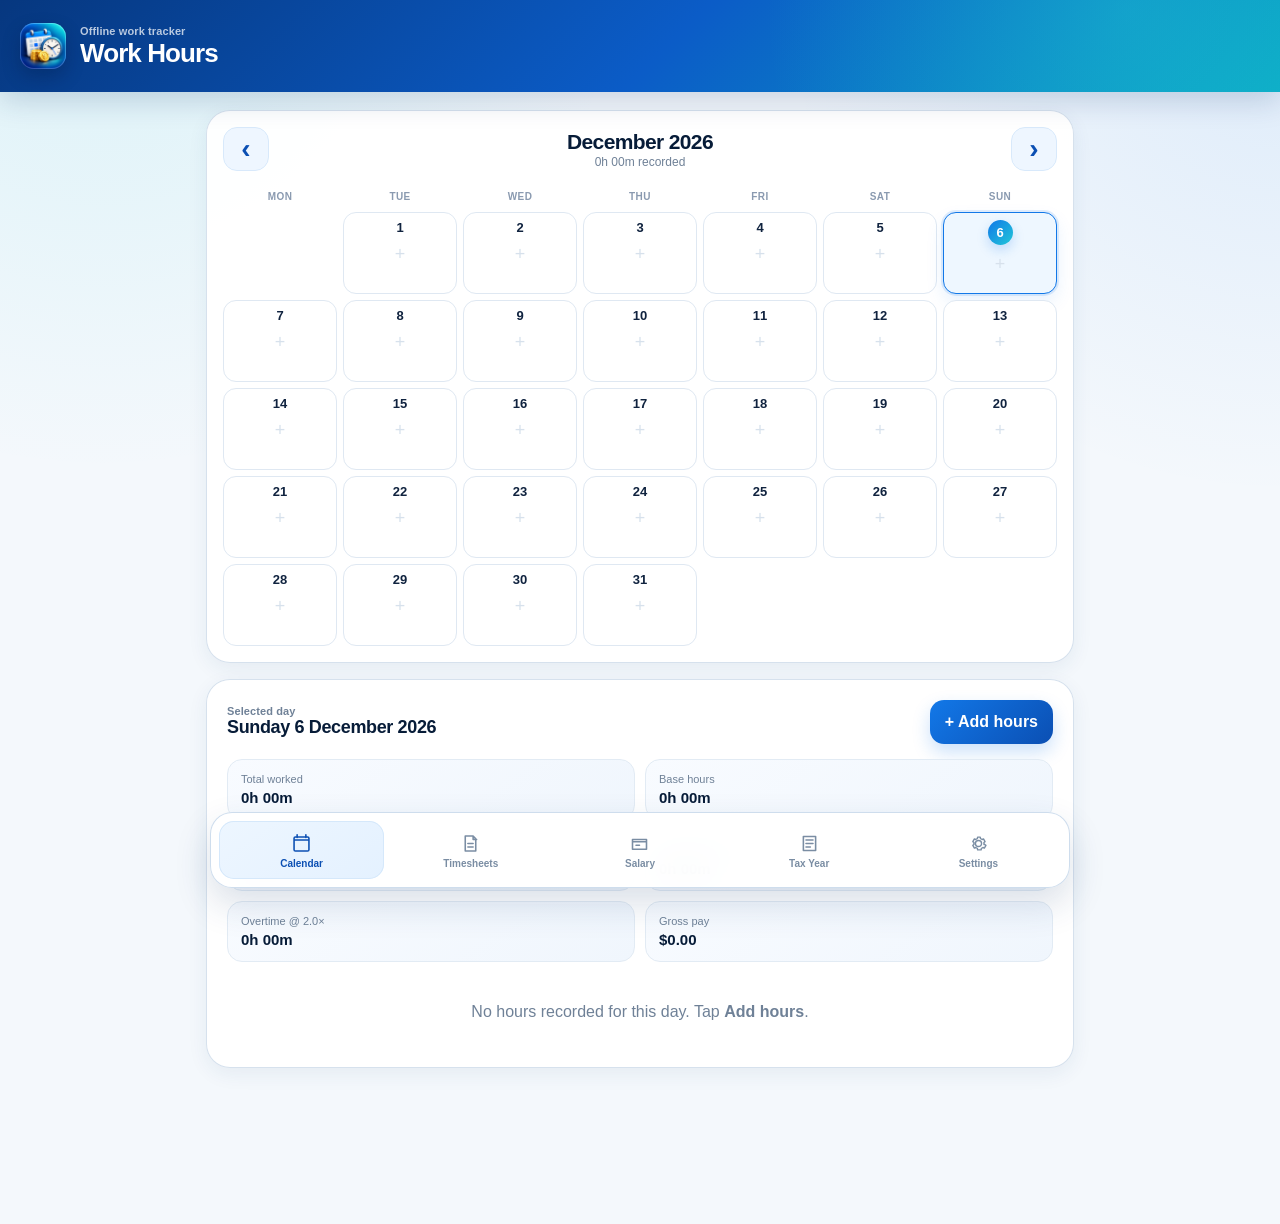
==== index.html @ 8130d3fd "Add files via upload" ====
<!doctype html>
<html lang="en">
<head>
  <meta charset="utf-8">
  <meta name="viewport" content="width=device-width, initial-scale=1, viewport-fit=cover">
  <meta name="theme-color" content="#0b4fb3">
  <meta name="apple-mobile-web-app-capable" content="yes">
  <meta name="apple-mobile-web-app-status-bar-style" content="black-translucent">
  <title>Work Hours</title>
  <link rel="manifest" href="manifest.json">
  <link rel="icon" type="image/png" sizes="192x192" href="icons/icon-192.png">
  <link rel="apple-touch-icon" sizes="180x180" href="icons/icon-180.png">
  <link rel="stylesheet" href="css/style.css?v=13">
</head>
<body>
<header class="topbar">
  <div>
    <div class="eyebrow">Offline work tracker</div>
    <h1>Work Hours</h1>
  </div>
  <button id="installBtn" class="ghost hidden">Install</button>
</header>

<main class="container">
  <section class="card calendar-card">
    <div class="calendar-header">
      <button id="prevMonth" class="calendar-nav" aria-label="Previous month">‹</button>
      <div>
        <h2 id="monthTitle"></h2>
        <div id="monthSummary" class="muted small"></div>
      </div>
      <button id="nextMonth" class="calendar-nav" aria-label="Next month">›</button>
    </div>

    <div class="calendar-weekdays">
      <span>Mon</span><span>Tue</span><span>Wed</span><span>Thu</span>
      <span>Fri</span><span>Sat</span><span>Sun</span>
    </div>
    <div id="calendarGrid" class="calendar-grid"></div>
  </section>

  <section class="card selected-day-card">
    <div class="section-head">
      <div>
        <div class="eyebrow dark">Selected day</div>
        <h2 id="selectedDateTitle">Select a date</h2>
      </div>
      <button id="addHoursBtn" class="primary" disabled>+ Add hours</button>
    </div>

    <div id="daySummary" class="day-summary hidden">
      <div><span>Total worked</span><strong id="selectedHours">0h 00m</strong></div>
      <div><span>Base hours</span><strong id="selectedBase">0h 00m</strong></div>
      <div><span>Extra @ 1.0×</span><strong id="selectedExtraNormal">0h 00m</strong></div>
      <div><span>Overtime @ 1.5×</span><strong id="selectedOT15">0h 00m</strong></div>
      <div><span>Overtime @ 2.0×</span><strong id="selectedOT20">0h 00m</strong></div>
      <div><span>Gross pay</span><strong id="selectedPay">$0.00</strong></div>
    </div>
    <div id="selectedEntries" class="selected-entries">
      <div class="empty">Tap a day in the calendar to add or edit your hours.</div>
    </div>
  </section>

  <dialog id="entryDialog">
    <form id="entryForm" class="dialog-form">
      <h2 id="dialogTitle">Add hours</h2>
      <input type="hidden" id="entryId">
      <label>Date<input type="date" id="entryDate" required></label>
      <div class="work-periods-box">
        <div class="work-periods-head">
          <strong>Work periods</strong>
          <button type="button" id="addWorkPeriodBtn" class="secondary small-btn">+ Add work period</button>
        </div>
        <p class="small muted">Use another period if you leave work and come back later.</p>
        <div id="workPeriods">
          <div class="work-period-row">
            <label>Start time<input type="time" class="period-start" id="entryStart" required></label>
            <label>Finish time<input type="time" class="period-end" id="entryEnd" required></label>
          </div>
        </div>
      </div>
      <label>Break minutes<input type="number" id="entryBreak" min="0" step="1" value="30"></label>

      <label class="travel-rate-toggle">
        <input type="checkbox" id="entryTravelAll15">
        <span><strong>Travel day</strong><small>Pay all worked hours at 1.5×</small></span>
      </label>

      <div class="pay-split-box" id="manualRateSplit">
        <div class="pay-split-title">Pay-rate split</div>
        <p class="small muted">Enter only the hours paid differently. Any remaining worked hours stay at the normal base rate.</p>
        <label>Extra hours — normal rate (1.0×)
          <input type="number" id="entryExtraNormal" min="0" step="0.25" value="0">
        </label>
        <label>Overtime hours — 1.5×
          <input type="number" id="entryOT15" min="0" step="0.25" value="0">
        </label>
        <label>Overtime hours — 2.0×
          <input type="number" id="entryOT20" min="0" step="0.25" value="0">
        </label>
        <div id="splitWarning" class="warning-text hidden"></div>
      </div>

      <label>Notes<textarea id="entryNotes" rows="3" placeholder="Job, project or notes"></textarea></label>

      <div id="entryPreview" class="entry-preview">
        <div><span>Total hours</span><strong id="previewHours">0h 00m</strong></div>
        <div><span>Estimated gross</span><strong id="previewPay">$0.00</strong></div>
        <div><span>Extra @ 1.0×</span><strong id="previewExtraNormal">0h 00m</strong></div>
        <div><span>OT @ 1.5× / 2.0×</span><strong id="previewOT">0h 00m / 0h 00m</strong></div>
      </div>

      <div class="dialog-actions">
        <button type="button" id="deleteEntryBtn" class="danger hidden">Delete</button>
        <span class="spacer"></span>
        <button type="button" id="cancelDialogBtn" class="ghost">Cancel</button>
        <button type="submit" class="primary">Save</button>
      </div>
    </form>
  </dialog>

  <nav class="bottom-nav">
    <a href="index.html" class="active">Calendar</a>
    <a href="timesheets.html">Timesheets</a>
    <a href="salary.html">Salary</a>
    <a href="tax-year.html">Tax Year</a>
    <a href="settings.html">Settings</a>
  </nav>
</main>

<script src="js/db.js"></script>
<script src="js/app.js"></script>
</body>
</html>
---- css/style.css ----
:root{
  --bg:#f4f8fc;
  --surface:#ffffff;
  --surface-soft:#f7fbff;
  --surface-blue:#eef6ff;
  --ink:#10233f;
  --ink-strong:#071c38;
  --muted:#6f8197;
  --line:#dfe8f2;
  --line-strong:#cedbea;
  --blue:#1278e8;
  --blue-strong:#0b4fb3;
  --cyan:#21c7d8;
  --green:#12b981;
  --orange:#f6a623;
  --red:#e74d5b;
  --purple:#7558e8;
  --shadow:0 12px 32px rgba(25,68,116,.09);
  --shadow-soft:0 6px 20px rgba(25,68,116,.07);
  --radius-xl:24px;
  --radius-lg:18px;
  --radius-md:14px;
  --ease:180ms ease;
}

*{box-sizing:border-box}
html{
  font-family:Inter,-apple-system,BlinkMacSystemFont,"Segoe UI",Roboto,Helvetica,Arial,sans-serif;
  background:var(--bg);
  color:var(--ink);
  -webkit-text-size-adjust:100%;
}
body{
  margin:0;
  min-height:100vh;
  padding-bottom:112px;
  background:
    radial-gradient(circle at 8% -4%,rgba(33,199,216,.12),transparent 30%),
    radial-gradient(circle at 100% 0%,rgba(18,120,232,.10),transparent 28%),
    var(--bg);
}
button,input,select,textarea{font:inherit}
button,a,input,select,textarea{-webkit-tap-highlight-color:transparent}

/* Header */
.topbar{
  min-height:92px;
  padding:18px max(20px,env(safe-area-inset-left));
  display:flex;
  align-items:center;
  justify-content:space-between;
  gap:16px;
  position:sticky;
  top:0;
  z-index:30;
  color:#fff;
  background:
    radial-gradient(circle at 88% 10%,rgba(44,224,220,.26),transparent 32%),
    linear-gradient(135deg,#06377f 0%,#0b5cc7 52%,#0aa8c5 100%);
  box-shadow:0 8px 30px rgba(4,45,102,.18);
}
.topbar>div:first-child{
  position:relative;
  padding-left:60px;
  min-width:0;
}
.topbar>div:first-child::before{
  content:"";
  position:absolute;
  left:0;
  top:50%;
  width:46px;
  height:46px;
  transform:translateY(-50%);
  border-radius:14px;
  background:url("../icons/icon-192.png") center/cover no-repeat;
  box-shadow:0 8px 18px rgba(0,22,59,.28), inset 0 0 0 1px rgba(255,255,255,.2);
}
.topbar h1{
  margin:2px 0 0;
  font-size:26px;
  line-height:1.08;
  letter-spacing:-.035em;
  font-weight:820;
}
.eyebrow{
  text-transform:none;
  letter-spacing:.01em;
  font-size:11px;
  color:rgba(255,255,255,.72);
  font-weight:650;
}
.eyebrow.dark{color:var(--muted)}

.container{max-width:900px;margin:0 auto;padding:18px 16px 28px}

/* Surfaces */
.card{
  position:relative;
  overflow:hidden;
  background:rgba(255,255,255,.96);
  border:1px solid rgba(206,219,234,.82);
  border-radius:var(--radius-xl);
  padding:20px;
  margin-bottom:16px;
  box-shadow:var(--shadow-soft);
}
.card::after{
  content:"";
  position:absolute;
  inset:0;
  pointer-events:none;
  background:linear-gradient(180deg,rgba(255,255,255,.42),transparent 28%);
  opacity:.7;
}
.card>*{position:relative;z-index:1}
.hero{padding-top:24px}
.muted{color:var(--muted)}
.small{font-size:12px}

.section-head{
  display:flex;
  align-items:center;
  justify-content:space-between;
  gap:14px;
  margin-bottom:14px;
}
.section-head h2,.card h2{
  margin:0;
  color:var(--ink-strong);
  font-size:18px;
  line-height:1.2;
  letter-spacing:-.02em;
}

/* Buttons */
.primary,.secondary,.danger,.ghost,.file-button,.calendar-nav{
  appearance:none;
  border:0;
  border-radius:14px;
  padding:12px 15px;
  min-height:44px;
  font-weight:760;
  cursor:pointer;
  transition:transform var(--ease),box-shadow var(--ease),background var(--ease),border-color var(--ease);
}
.primary{
  color:#fff;
  background:linear-gradient(135deg,var(--blue) 0%,var(--blue-strong) 100%);
  box-shadow:0 8px 18px rgba(18,120,232,.22);
}
.secondary{
  color:var(--blue-strong);
  background:var(--surface-blue);
  border:1px solid #d8e9fb;
}
.danger{background:#fff0f2;color:#b83343;border:1px solid #ffd6db}
.ghost{background:rgba(255,255,255,.76);color:var(--ink);border:1px solid var(--line-strong)}
.topbar .ghost{background:rgba(255,255,255,.12);border-color:rgba(255,255,255,.26);color:#fff;backdrop-filter:blur(10px)}
.file-button{display:block;background:var(--surface-blue);color:var(--blue-strong);border:1px solid #d8e9fb;text-align:center}
.primary:active,.secondary:active,.danger:active,.ghost:active,.file-button:active,.calendar-nav:active{transform:scale(.98)}
button:disabled{opacity:.42;cursor:not-allowed;box-shadow:none}
.hidden{display:none!important}
.big{min-height:52px;font-size:16px}
.small-btn{padding:8px 11px;min-height:38px}

/* Form controls */
.form-card,label{display:grid;gap:7px;font-weight:650;font-size:13px;color:var(--ink)}
.form-card{gap:16px}
input,textarea,select{
  width:100%;
  padding:12px 13px;
  border:1px solid var(--line-strong);
  border-radius:13px;
  background:#fff;
  color:var(--ink-strong);
  outline:none;
  transition:border-color var(--ease),box-shadow var(--ease),background var(--ease);
}
input:focus,textarea:focus,select:focus{
  border-color:#79b9f7;
  box-shadow:0 0 0 4px rgba(18,120,232,.10);
  background:#fff;
}
textarea{resize:vertical}
.filters{
  display:flex;
  gap:12px;
  align-items:end;
  justify-content:space-between;
  flex-wrap:wrap;
}
.filters label{flex:1 1 190px}
.two-col{display:grid;grid-template-columns:1fr 1fr;gap:12px}
.stack{display:grid;gap:10px}
.info-box,.tax-note{
  margin-top:14px;
  padding:14px;
  border-radius:15px;
  background:linear-gradient(145deg,#f6faff,#edf6ff);
  border:1px solid #dfeefc;
  color:#526a84;
}
.tax-note{display:grid;gap:7px}
.success-text{color:#087a58;font-weight:750}
.empty{text-align:center;color:var(--muted);padding:26px 10px}
.warning-text{padding:10px 11px;border-radius:11px;background:#fff1f2;color:#a52c3b;font-size:12px;font-weight:700;border:1px solid #ffd6db}

/* Calendar */
.calendar-card{padding:16px}
.calendar-header{
  display:grid;
  grid-template-columns:46px 1fr 46px;
  gap:10px;
  align-items:center;
  text-align:center;
  margin-bottom:16px;
}
.calendar-header h2{margin:0;color:var(--ink-strong);font-size:21px;letter-spacing:-.03em}
.calendar-nav{
  height:44px;
  padding:0;
  color:var(--blue-strong);
  background:var(--surface-blue);
  border:1px solid #d8e9fb;
  font-size:28px;
  line-height:1;
}
.calendar-weekdays,.calendar-grid{display:grid;grid-template-columns:repeat(7,1fr);gap:6px}
.calendar-weekdays{margin-bottom:6px}
.calendar-weekdays span{text-align:center;font-size:10px;font-weight:800;color:#8a9ab0;padding:4px 0;text-transform:uppercase;letter-spacing:.04em}
.calendar-day{
  min-width:0;
  min-height:82px;
  border:1px solid var(--line);
  background:#fff;
  border-radius:13px;
  padding:7px 4px;
  display:flex;
  flex-direction:column;
  align-items:center;
  justify-content:flex-start;
  gap:2px;
  cursor:pointer;
  color:var(--ink);
  transition:transform var(--ease),border-color var(--ease),background var(--ease),box-shadow var(--ease);
}
.calendar-day:hover{border-color:#a8cef5;background:#fbfdff}
.calendar-day:active{transform:scale(.97)}
.calendar-day.blank{border:0;background:transparent;cursor:default;box-shadow:none}
.calendar-day.worked{background:linear-gradient(180deg,#fbfdff,#f2f8ff);border-color:#d8e8f7}
.calendar-day.selected{
  border-color:var(--blue);
  background:#eef7ff;
  box-shadow:0 0 0 2px rgba(18,120,232,.13),0 8px 18px rgba(18,120,232,.10);
}
.calendar-day.today .day-number{
  background:linear-gradient(135deg,var(--blue),var(--cyan));
  color:#fff;
  border-radius:999px;
  min-width:25px;
  height:25px;
  display:flex;
  align-items:center;
  justify-content:center;
  box-shadow:0 5px 12px rgba(18,120,232,.22);
}
.day-number{font-weight:820;font-size:13px}
.day-hours{font-size:11px;font-weight:800;margin-top:4px;color:var(--blue-strong)}
.day-pay{font-size:9px;color:var(--muted);white-space:nowrap}
.day-empty{color:#d7e1ec;font-size:18px;margin-top:7px}

/* Summary blocks */
.day-summary,.entry-preview,.stats{display:grid;gap:10px}
.day-summary{grid-template-columns:repeat(2,1fr);margin:15px 0}
.entry-preview{grid-template-columns:repeat(2,1fr)}
.stats.three{grid-template-columns:repeat(3,1fr)}
.stats.two{grid-template-columns:repeat(2,1fr)}
.day-summary div,.entry-preview div,.stats div{
  background:linear-gradient(145deg,#f8fbff,#f0f6fd);
  border:1px solid #e2ebf4;
  border-radius:15px;
  padding:13px;
}
.day-summary span,.entry-preview span,.stats span{display:block;color:var(--muted);font-size:11px}
.day-summary strong,.entry-preview strong,.stats strong{display:block;margin-top:4px;color:var(--ink-strong);font-size:15px}

.selected-entries,.week-list,.entry-list,.expense-list{display:grid;gap:9px}
.selected-entry,.expense-item{
  width:100%;
  display:flex;
  align-items:center;
  justify-content:space-between;
  gap:12px;
  text-align:left;
  border:1px solid var(--line);
  background:#fff;
  border-radius:15px;
  padding:13px;
  cursor:pointer;
  color:var(--ink);
  transition:border-color var(--ease),background var(--ease),transform var(--ease);
}
.selected-entry:hover,.expense-item:hover{border-color:#b7d6f4;background:#fbfdff}
.selected-entry:active,.expense-item:active{transform:scale(.99)}
.selected-entry div,.expense-item div{display:grid;gap:3px}
.selected-entry span,.expense-item span{font-size:11px;color:var(--muted)}

.week-item,.entry-item{
  display:flex;
  align-items:center;
  justify-content:space-between;
  padding:13px 2px;
  border-bottom:1px solid #edf2f7;
}
.week-item:last-child,.entry-item:last-child{border-bottom:0}
.entry-item{cursor:pointer}
.entry-main strong{display:block;color:var(--ink-strong)}
.entry-main span{font-size:12px;color:var(--muted)}
.entry-hours{font-weight:800;color:var(--blue-strong)}

/* Salary / Tax */
.salary-row{
  display:flex;
  justify-content:space-between;
  gap:16px;
  padding:13px 0;
  border-bottom:1px solid #edf2f7;
}
.salary-row span{color:#536b84}
.salary-row strong{color:var(--ink-strong);text-align:right}
.salary-row.total{font-size:18px;font-weight:800;border-top:1px solid #e3ecf5;margin-top:2px}
.salary-row.deduction strong{color:#bd3b4b}
.salary-row.net{
  margin:10px -8px -2px;
  padding:16px 14px;
  border:0;
  border-radius:16px;
  background:linear-gradient(135deg,#e8f8f3,#e7f2ff);
  font-size:20px;
  font-weight:900;
}
.salary-row.net strong{color:#087a58}
.super-box{
  margin-top:18px;
  padding:16px;
  border:1px solid #cfe3f6;
  border-radius:18px;
  background:linear-gradient(145deg,#f7fbff,#edf7ff);
}
.super-title{display:flex;align-items:center;justify-content:space-between;margin-bottom:4px;font-size:17px;font-weight:850;color:var(--ink-strong)}
.super-box .salary-row{background:transparent}
.pay-cycle-card{padding-top:18px}
.cycle-range{
  display:grid;
  grid-template-columns:1fr auto 1fr;
  gap:10px;
  align-items:center;
  text-align:center;
  background:linear-gradient(145deg,#f7fbff,#eef6ff);
  border:1px solid #dfeaf5;
  border-radius:15px;
  padding:15px;
  font-weight:800;
  color:var(--ink-strong)
}
.cycle-arrow{color:#8a9ab0}
.amount-payable strong,.amount-payable span{color:#b83343}
.tax-input-row{margin:12px 0}
.tax-check,.check-row{display:flex;grid-template-columns:20px 1fr;align-items:center;gap:10px;padding:12px 0}
.tax-check input,.check-row input{width:20px;height:20px}

/* Entry dialogs */
dialog{
  border:0;
  border-radius:24px;
  padding:0;
  width:min(94vw,520px);
  max-height:88vh;
  overflow:auto;
  background:#fff;
  color:var(--ink);
  box-shadow:0 34px 90px rgba(7,28,56,.28);
}
dialog::backdrop{background:rgba(5,25,48,.56);backdrop-filter:blur(3px)}
.dialog-form{display:grid;gap:13px;padding:22px;min-width:0}
.dialog-form>h2{margin:0 0 2px;color:var(--ink-strong);font-size:21px}
.dialog-actions{display:flex;gap:9px;align-items:center;padding-top:5px}
.spacer{flex:1}
.work-periods-box,.pay-split-box{
  display:grid;
  gap:11px;
  padding:14px;
  border:1px solid #d9e6f2;
  border-radius:16px;
  background:linear-gradient(145deg,#f8fbff,#f1f7fd);
}
.work-periods-head{display:flex;align-items:center;justify-content:space-between;gap:10px;flex-wrap:wrap}
.work-period-row{display:grid;grid-template-columns:minmax(0,1fr) minmax(0,1fr) auto;gap:10px;align-items:end}
.work-period-row label{min-width:0}
.remove-period-btn{min-height:42px}
.pay-split-title{font-weight:850;font-size:15px;color:var(--ink-strong)}
.travel-rate-toggle{
  display:flex;
  align-items:center;
  gap:12px;
  padding:13px;
  border:1px solid #d8e7f5;
  border-radius:15px;
  background:#f8fbff;
}
.travel-rate-toggle input{width:21px;height:21px;flex:0 0 auto;accent-color:var(--blue)}
.travel-rate-toggle span{display:flex;flex-direction:column;gap:2px}
.travel-rate-toggle small{color:var(--muted);font-size:12px}
.disabled-split{opacity:.55}

/* Bottom app navigation */
.bottom-nav{
  position:fixed;
  z-index:50;
  left:50%;
  bottom:max(12px,env(safe-area-inset-bottom));
  transform:translateX(-50%);
  width:min(calc(100% - 20px),860px);
  display:grid;
  grid-template-columns:repeat(5,1fr);
  gap:4px;
  padding:8px;
  border:1px solid rgba(204,220,236,.95);
  border-radius:22px;
  background:rgba(255,255,255,.94);
  box-shadow:0 16px 36px rgba(23,65,111,.16);
  backdrop-filter:blur(16px);
}
.bottom-nav a{
  position:relative;
  display:flex;
  flex-direction:column;
  align-items:center;
  justify-content:center;
  min-height:58px;
  gap:4px;
  padding:7px 3px 6px;
  border-radius:15px;
  color:#7a8da3;
  text-decoration:none;
  font-size:10px;
  font-weight:720;
  transition:background var(--ease),color var(--ease),transform var(--ease);
}
.bottom-nav a::before{
  content:"";
  width:21px;
  height:21px;
  background-color:currentColor;
  mask-size:contain;
  mask-position:center;
  mask-repeat:no-repeat;
  -webkit-mask-size:contain;
  -webkit-mask-position:center;
  -webkit-mask-repeat:no-repeat;
}
.bottom-nav a[href="index.html"]::before{
  mask-image:url("data:image/svg+xml,%3Csvg xmlns='http://www.w3.org/2000/svg' viewBox='0 0 24 24'%3E%3Cpath d='M7 2v3M17 2v3M3.5 8h17M5 4.5h14A1.5 1.5 0 0 1 20.5 6v13A1.5 1.5 0 0 1 19 20.5H5A1.5 1.5 0 0 1 3.5 19V6A1.5 1.5 0 0 1 5 4.5Z' fill='none' stroke='black' stroke-width='1.8' stroke-linecap='round' stroke-linejoin='round'/%3E%3C/svg%3E");
  -webkit-mask-image:url("data:image/svg+xml,%3Csvg xmlns='http://www.w3.org/2000/svg' viewBox='0 0 24 24'%3E%3Cpath d='M7 2v3M17 2v3M3.5 8h17M5 4.5h14A1.5 1.5 0 0 1 20.5 6v13A1.5 1.5 0 0 1 19 20.5H5A1.5 1.5 0 0 1 3.5 19V6A1.5 1.5 0 0 1 5 4.5Z' fill='none' stroke='black' stroke-width='1.8' stroke-linecap='round' stroke-linejoin='round'/%3E%3C/svg%3E");
}
.bottom-nav a[href="timesheets.html"]::before{
  mask-image:url("data:image/svg+xml,%3Csvg xmlns='http://www.w3.org/2000/svg' viewBox='0 0 24 24'%3E%3Cpath d='M6 3.5h9l3 3V20.5H6zM15 3.5v4h4M9 12h6M9 16h6' fill='none' stroke='black' stroke-width='1.8' stroke-linecap='round' stroke-linejoin='round'/%3E%3C/svg%3E");
  -webkit-mask-image:url("data:image/svg+xml,%3Csvg xmlns='http://www.w3.org/2000/svg' viewBox='0 0 24 24'%3E%3Cpath d='M6 3.5h9l3 3V20.5H6zM15 3.5v4h4M9 12h6M9 16h6' fill='none' stroke='black' stroke-width='1.8' stroke-linecap='round' stroke-linejoin='round'/%3E%3C/svg%3E");
}
.bottom-nav a[href="salary.html"]::before{
  mask-image:url("data:image/svg+xml,%3Csvg xmlns='http://www.w3.org/2000/svg' viewBox='0 0 24 24'%3E%3Cpath d='M4 7.5h16v11H4zM4 10h16M8 14h4' fill='none' stroke='black' stroke-width='1.8' stroke-linecap='round' stroke-linejoin='round'/%3E%3C/svg%3E");
  -webkit-mask-image:url("data:image/svg+xml,%3Csvg xmlns='http://www.w3.org/2000/svg' viewBox='0 0 24 24'%3E%3Cpath d='M4 7.5h16v11H4zM4 10h16M8 14h4' fill='none' stroke='black' stroke-width='1.8' stroke-linecap='round' stroke-linejoin='round'/%3E%3C/svg%3E");
}
.bottom-nav a[href="tax-year.html"]::before{
  mask-image:url("data:image/svg+xml,%3Csvg xmlns='http://www.w3.org/2000/svg' viewBox='0 0 24 24'%3E%3Cpath d='M5 4h14v16H5zM8 8h8M8 12h8M8 16h5' fill='none' stroke='black' stroke-width='1.8' stroke-linecap='round' stroke-linejoin='round'/%3E%3C/svg%3E");
  -webkit-mask-image:url("data:image/svg+xml,%3Csvg xmlns='http://www.w3.org/2000/svg' viewBox='0 0 24 24'%3E%3Cpath d='M5 4h14v16H5zM8 8h8M8 12h8M8 16h5' fill='none' stroke='black' stroke-width='1.8' stroke-linecap='round' stroke-linejoin='round'/%3E%3C/svg%3E");
}
.bottom-nav a[href="settings.html"]::before{
  mask-image:url("data:image/svg+xml,%3Csvg xmlns='http://www.w3.org/2000/svg' viewBox='0 0 24 24'%3E%3Cpath d='M12 8.5A3.5 3.5 0 1 0 12 15.5 3.5 3.5 0 0 0 12 8.5ZM19.2 13.1l1.3 1-1.8 3.1-1.6-.6a7 7 0 0 1-1.8 1l-.3 1.7H11l-.3-1.7a7 7 0 0 1-1.8-1l-1.6.6-1.8-3.1 1.3-1a7 7 0 0 1 0-2.2l-1.3-1 1.8-3.1 1.6.6a7 7 0 0 1 1.8-1L11 4.7h3l.3 1.7a7 7 0 0 1 1.8 1l1.6-.6 1.8 3.1-1.3 1a7 7 0 0 1 0 2.2Z' fill='none' stroke='black' stroke-width='1.6' stroke-linecap='round' stroke-linejoin='round'/%3E%3C/svg%3E");
  -webkit-mask-image:url("data:image/svg+xml,%3Csvg xmlns='http://www.w3.org/2000/svg' viewBox='0 0 24 24'%3E%3Cpath d='M12 8.5A3.5 3.5 0 1 0 12 15.5 3.5 3.5 0 0 0 12 8.5ZM19.2 13.1l1.3 1-1.8 3.1-1.6-.6a7 7 0 0 1-1.8 1l-.3 1.7H11l-.3-1.7a7 7 0 0 1-1.8-1l-1.6.6-1.8-3.1 1.3-1a7 7 0 0 1 0-2.2l-1.3-1 1.8-3.1 1.6.6a7 7 0 0 1 1.8-1L11 4.7h3l.3 1.7a7 7 0 0 1 1.8 1l1.6-.6 1.8 3.1-1.3 1a7 7 0 0 1 0 2.2Z' fill='none' stroke='black' stroke-width='1.6' stroke-linecap='round' stroke-linejoin='round'/%3E%3C/svg%3E");
}
.bottom-nav a.active{
  color:var(--blue-strong);
  background:linear-gradient(145deg,#edf6ff,#e4f1ff);
  box-shadow:inset 0 0 0 1px #d5e8fb;
}
.bottom-nav a:active{transform:scale(.97)}

/* Other legacy utility blocks */
.clock{font-size:36px;font-weight:800;margin-top:4px}
.pill{display:inline-block;margin:18px 0 14px;padding:7px 11px;border-radius:999px;background:#e9f1f8;font-size:13px;font-weight:700}
.pill.working{background:#e3f8ef;color:#087a58}
.pill.break{background:#fff4d8;color:#965c00}
.action-grid{display:grid;gap:10px}

@media(min-width:650px){.action-grid{grid-template-columns:repeat(3,1fr)}}
@media(max-width:620px){
  body{padding-bottom:104px}
  .container{padding:12px 10px 24px}
  .card{padding:16px;border-radius:20px}
  .topbar{min-height:82px;padding-top:14px;padding-bottom:14px}
  .topbar>div:first-child{padding-left:53px}
  .topbar>div:first-child::before{width:41px;height:41px;border-radius:12px}
  .topbar h1{font-size:23px}
  .calendar-card{padding:12px}
  .calendar-weekdays,.calendar-grid{gap:4px}
  .calendar-day{min-height:72px;padding:6px 2px;border-radius:11px}
  .day-pay{font-size:8px}
  .day-hours{font-size:10px}
  .stats.three{grid-template-columns:1fr}
  .filters{align-items:stretch}
  .filters>button{flex:1}
  .bottom-nav{width:calc(100% - 12px);bottom:max(6px,env(safe-area-inset-bottom));padding:6px;border-radius:20px}
  .bottom-nav a{min-height:55px;font-size:9px;border-radius:13px}
}
@media(max-width:520px){
  .work-period-row{grid-template-columns:minmax(0,1fr) minmax(0,1fr)}
  .work-period-row .remove-period-btn{grid-column:1/-1}
}
@media(max-width:390px){
  .calendar-day{min-height:67px}
  .calendar-header{grid-template-columns:42px 1fr 42px}
  .bottom-nav a{font-size:8.5px}
  .bottom-nav a::before{width:19px;height:19px}
}
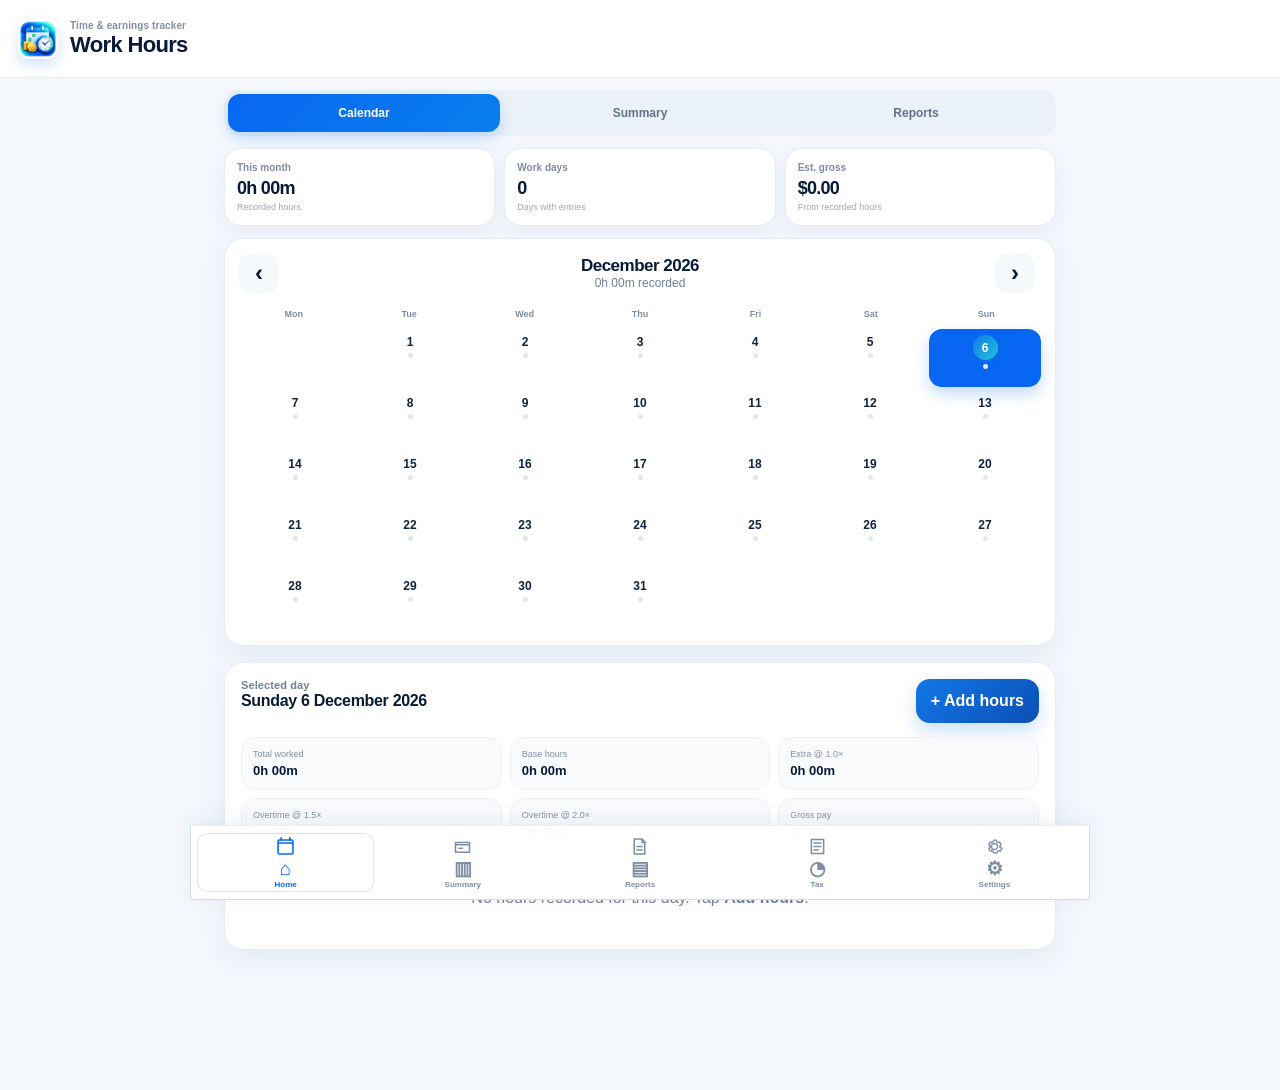
==== commit a5ea0f14: "Add files via upload" ====
--- a/index.html
+++ b/index.html
@@ -7,21 +7,32 @@
   <meta name="apple-mobile-web-app-capable" content="yes">
   <meta name="apple-mobile-web-app-status-bar-style" content="black-translucent">
   <title>Work Hours</title>
-  <link rel="manifest" href="manifest.json">
-  <link rel="icon" type="image/png" sizes="192x192" href="icons/icon-192.png">
-  <link rel="apple-touch-icon" sizes="180x180" href="icons/icon-180.png">
-  <link rel="stylesheet" href="css/style.css?v=13">
+  <link rel="manifest" href="manifest.json?v=14">
+  <link rel="icon" type="image/png" sizes="192x192" href="icons/work-hours-v14-192.png">
+  <link rel="apple-touch-icon" sizes="180x180" href="icons/work-hours-v14-180.png">
+  <link rel="stylesheet" href="css/style.css?v=14">
 </head>
 <body>
 <header class="topbar">
   <div>
-    <div class="eyebrow">Offline work tracker</div>
+    <div class="eyebrow">Time & earnings tracker</div>
     <h1>Work Hours</h1>
   </div>
   <button id="installBtn" class="ghost hidden">Install</button>
 </header>
 
 <main class="container">
+  <nav class="view-tabs" aria-label="Primary views">
+    <a href="index.html" class="active">Calendar</a>
+    <a href="salary.html" class="">Summary</a>
+    <a href="timesheets.html" class="">Reports</a>
+  </nav>
+  <section class="calendar-overview">
+    <div><span>This month</span><strong id="overviewHours">0h 00m</strong><small>Recorded hours</small></div>
+    <div><span>Work days</span><strong id="overviewDays">0</strong><small>Days with entries</small></div>
+    <div><span>Est. gross</span><strong id="overviewGross">$0.00</strong><small>From recorded hours</small></div>
+  </section>
+
   <section class="card calendar-card">
     <div class="calendar-header">
       <button id="prevMonth" class="calendar-nav" aria-label="Previous month">‹</button>
@@ -119,16 +130,16 @@
     </form>
   </dialog>
 
-  <nav class="bottom-nav">
-    <a href="index.html" class="active">Calendar</a>
-    <a href="timesheets.html">Timesheets</a>
-    <a href="salary.html">Salary</a>
-    <a href="tax-year.html">Tax Year</a>
-    <a href="settings.html">Settings</a>
+  <nav class="bottom-nav app-bottom-nav">
+    <a href="index.html" class="active"><span class="nav-glyph">⌂</span><span>Home</span></a>
+    <a href="salary.html" class=""><span class="nav-glyph">▥</span><span>Summary</span></a>
+    <a href="timesheets.html" class=""><span class="nav-glyph">▤</span><span>Reports</span></a>
+    <a href="tax-year.html" class=""><span class="nav-glyph">◔</span><span>Tax</span></a>
+    <a href="settings.html" class=""><span class="nav-glyph">⚙</span><span>Settings</span></a>
   </nav>
 </main>
 
-<script src="js/db.js"></script>
-<script src="js/app.js"></script>
+<script src="js/db.js?v=14"></script>
+<script src="js/app.js?v=14"></script>
 </body>
 </html>
--- a/css/style.css
+++ b/css/style.css
@@ -73,7 +73,7 @@
   height:46px;
   transform:translateY(-50%);
   border-radius:14px;
-  background:url("../icons/icon-192.png") center/cover no-repeat;
+  background:url("../icons/work-hours-v14-192.png") center/cover no-repeat;
   box-shadow:0 8px 18px rgba(0,22,59,.28), inset 0 0 0 1px rgba(255,255,255,.2);
 }
 .topbar h1{
@@ -524,3 +524,372 @@
   .bottom-nav a{font-size:8.5px}
   .bottom-nav a::before{width:19px;height:19px}
 }
+
+/* ========================================================================== */
+/* V14 — Work Hours visual system                                             */
+/* Reference direction: clean white mobile UI, bright blue/cyan accents,      */
+/* compact cards, segmented tabs, dashboard charts and bottom app navigation. */
+/* ========================================================================== */
+
+:root{
+  --v14-blue:#0867f2;
+  --v14-blue2:#0da3f5;
+  --v14-cyan:#21d7cf;
+  --v14-navy:#071a3a;
+  --v14-soft:#f4f8fd;
+  --v14-card:#ffffff;
+  --v14-green:#0fc789;
+  --v14-red:#ff4961;
+  --v14-orange:#ff9f1a;
+  --v14-purple:#7657ef;
+  --v14-shadow:0 8px 26px rgba(35,76,123,.08);
+}
+
+html{background:#f4f8fd}
+body{
+  background:#f4f8fd;
+  color:var(--v14-navy);
+  padding-bottom:96px;
+}
+
+/* Bright app header */
+.topbar{
+  position:relative;
+  top:auto;
+  min-height:78px;
+  padding:14px max(18px,env(safe-area-inset-left));
+  color:var(--v14-navy);
+  background:#fff;
+  box-shadow:none;
+  border-bottom:1px solid #e8eef6;
+}
+.topbar>div:first-child{padding-left:52px}
+.topbar>div:first-child::before{
+  width:40px;
+  height:40px;
+  border-radius:11px;
+  background-image:url("../icons/work-hours-v14-192.png");
+  box-shadow:0 6px 14px rgba(8,103,242,.18);
+}
+.topbar h1{font-size:22px;font-weight:850;color:var(--v14-navy);letter-spacing:-.03em}
+.topbar .eyebrow{font-size:10px;color:#8190a6;font-weight:700}
+.topbar .ghost{
+  color:var(--v14-blue);
+  background:#f1f7ff;
+  border:1px solid #dcecff;
+  backdrop-filter:none;
+}
+
+.container{max-width:860px;padding:12px 14px 28px}
+
+/* Segmented primary navigation */
+.view-tabs{
+  display:grid;
+  grid-template-columns:repeat(3,1fr);
+  gap:4px;
+  padding:4px;
+  margin:0 0 12px;
+  background:#eaf1f8;
+  border-radius:15px;
+}
+.view-tabs a{
+  display:flex;
+  align-items:center;
+  justify-content:center;
+  min-height:38px;
+  border-radius:12px;
+  color:#62738c;
+  text-decoration:none;
+  font-size:12px;
+  font-weight:760;
+  transition:160ms ease;
+}
+.view-tabs a.active{
+  color:#fff;
+  background:linear-gradient(135deg,var(--v14-blue),#087fee);
+  box-shadow:0 6px 14px rgba(8,103,242,.20);
+}
+
+.card{
+  border:1px solid #e7edf5;
+  border-radius:20px;
+  padding:17px;
+  box-shadow:var(--v14-shadow);
+  background:#fff;
+}
+.card::after{display:none}
+.section-head h2,.card h2{font-size:16px;font-weight:840}
+
+/* Calendar overview KPIs */
+.calendar-overview,.report-kpis{
+  display:grid;
+  grid-template-columns:repeat(3,1fr);
+  gap:9px;
+  margin-bottom:12px;
+}
+.calendar-overview>div,.report-kpis>div{
+  min-width:0;
+  padding:13px 12px;
+  background:#fff;
+  border:1px solid #e7edf5;
+  border-radius:17px;
+  box-shadow:0 5px 18px rgba(35,76,123,.06);
+}
+.calendar-overview span,.report-kpis span{display:block;font-size:10px;color:#7d8ca1;font-weight:720}
+.calendar-overview strong,.report-kpis strong{display:block;margin-top:5px;font-size:18px;letter-spacing:-.04em;color:var(--v14-navy)}
+.calendar-overview small{display:block;margin-top:3px;font-size:9px;color:#9aa7b9}
+
+.calendar-card{padding:14px}
+.calendar-header{margin-bottom:12px}
+.calendar-header h2{font-size:17px}
+.calendar-nav{
+  width:40px;height:40px;min-height:40px;
+  border:0;background:#f5f8fc;color:var(--v14-navy);font-size:24px
+}
+.calendar-weekdays span{font-size:9px;text-transform:none;color:#7e8da2;letter-spacing:0}
+.calendar-grid{gap:3px}
+.calendar-day{
+  min-height:58px;
+  border:0;
+  border-radius:13px;
+  background:transparent;
+  padding:6px 2px;
+}
+.calendar-day.worked{background:transparent;border:0}
+.calendar-day.selected{
+  background:var(--v14-blue);
+  color:#fff;
+  box-shadow:0 7px 15px rgba(8,103,242,.24);
+}
+.calendar-day.selected .day-hours{color:#fff}
+.calendar-day.today:not(.selected) .day-number{
+  background:#e8f3ff;
+  color:var(--v14-blue);
+  box-shadow:none;
+}
+.day-number{font-size:12px}
+.day-hours{font-size:8px;color:#0baf7a;margin-top:2px}
+.day-empty{font-size:0;margin-top:2px;width:5px;height:5px;border-radius:999px;background:#dfe7f0}
+.calendar-day.worked .day-empty{background:#14b987}
+
+.selected-day-card{padding:16px}
+.selected-day-card .section-head{align-items:flex-start}
+.selected-day-card #selectedDateTitle{font-size:16px}
+.day-summary{
+  grid-template-columns:repeat(3,1fr);
+  gap:8px;
+  margin:12px 0;
+}
+.day-summary div,.entry-preview div,.stats div{
+  padding:11px;
+  border:1px solid #edf1f6;
+  background:#f8fafc;
+  border-radius:14px;
+}
+.day-summary span,.entry-preview span,.stats span{font-size:9px;color:#8492a6}
+.day-summary strong,.entry-preview strong,.stats strong{font-size:13px;color:var(--v14-navy)}
+.selected-entry{
+  border:1px solid #e9eff6;
+  border-radius:15px;
+  background:#fff;
+  box-shadow:none;
+}
+
+/* Gradient Summary hero */
+.pay-hero-card{
+  display:flex;
+  justify-content:space-between;
+  align-items:flex-end;
+  gap:15px;
+  min-height:145px;
+  padding:22px;
+  margin-bottom:12px;
+  border-radius:21px;
+  overflow:hidden;
+  color:#fff;
+  background:
+    radial-gradient(circle at 88% 25%,rgba(76,245,183,.72),transparent 34%),
+    radial-gradient(circle at 70% 100%,rgba(16,215,204,.58),transparent 44%),
+    linear-gradient(135deg,#0667f4 0%,#008bdc 55%,#09a6b1 100%);
+  box-shadow:0 12px 28px rgba(8,103,242,.22);
+}
+.pay-hero-copy span{display:block;font-size:12px;font-weight:720;opacity:.92}
+.pay-hero-copy strong{display:block;margin:6px 0;font-size:34px;letter-spacing:-.045em;line-height:1}
+.pay-hero-copy small{font-size:10px;opacity:.78}
+.hero-pill{
+  flex:0 0 auto;
+  padding:10px 12px;
+  border-radius:14px;
+  background:rgba(255,255,255,.15);
+  border:1px solid rgba(255,255,255,.18);
+  backdrop-filter:blur(8px);
+}
+.hero-pill span{display:block;font-size:9px;opacity:.78}
+.hero-pill strong{display:block;margin-top:3px;font-size:13px}
+
+.filters{padding:12px 14px;border-radius:16px}
+.pay-cycle-card{padding:14px 16px}
+.cycle-range{font-size:13px}
+
+/* Money bar chart */
+.visual-card{overflow:visible}
+.money-chart{
+  display:flex;
+  align-items:flex-end;
+  justify-content:space-around;
+  gap:10px;
+  min-height:215px;
+  padding:10px 4px 0;
+}
+.money-bar-item{flex:1;min-width:0;text-align:center}
+.money-bar-value{min-height:30px;font-size:10px;font-weight:800;color:var(--v14-navy);display:flex;align-items:flex-end;justify-content:center}
+.money-bar-track{height:152px;display:flex;align-items:flex-end;justify-content:center;border-bottom:1px solid #dfe8f1}
+.money-bar{width:min(42px,78%);border-radius:8px 8px 3px 3px;box-shadow:inset 0 1px 0 rgba(255,255,255,.28)}
+.money-bar.gross{background:linear-gradient(180deg,#12a9ff,#0867f2)}
+.money-bar.tax{background:linear-gradient(180deg,#ff6376,#ff334f)}
+.money-bar.deduction{background:linear-gradient(180deg,#8a6df7,#6542e8)}
+.money-bar.net{background:linear-gradient(180deg,#18d89b,#0eaf78)}
+.money-bar-label{margin-top:7px;font-size:9px;color:#718198;font-weight:720}
+
+.breakdown-list{display:grid;gap:0}
+.breakdown-row{
+  display:grid;
+  grid-template-columns:30px 1fr auto;
+  gap:9px;
+  align-items:center;
+  min-height:44px;
+  border-bottom:1px solid #edf1f6;
+  font-size:12px;
+}
+.breakdown-row:last-child{border-bottom:0}
+.breakdown-row strong{font-size:12px}
+.breakdown-icon{width:26px;height:26px;border-radius:9px;background:#eef4fb;position:relative}
+.breakdown-icon::after{content:"";position:absolute;inset:7px;border-radius:4px;background:currentColor}
+.breakdown-icon.total{color:var(--v14-blue);background:#e8f3ff}
+.breakdown-icon.regular{color:#0b9ef2;background:#e7f6ff}
+.breakdown-icon.extra{color:#21c7d8;background:#e6fbfd}
+.breakdown-icon.ot15{color:var(--v14-orange);background:#fff4df}
+.breakdown-icon.ot20{color:var(--v14-red);background:#ffecef}
+
+/* Reports */
+.report-kpis strong{font-size:17px}
+.hours-chart-wrap{overflow:hidden}
+.hours-chart{
+  height:190px;
+  display:flex;
+  align-items:flex-end;
+  gap:5px;
+  padding:12px 2px 0;
+  border-bottom:1px solid #dfe7f1;
+  background:repeating-linear-gradient(to top,transparent 0,transparent 37px,#eef3f8 38px);
+}
+.day-chart-column{
+  flex:1 1 0;
+  min-width:10px;
+  height:100%;
+  display:flex;
+  flex-direction:column;
+  justify-content:flex-end;
+  align-items:center;
+  gap:4px;
+}
+.stacked-bar{height:154px;width:100%;display:flex;flex-direction:column;justify-content:flex-end;align-items:center}
+.segment{display:block;width:min(15px,82%);min-height:0}
+.segment.regular{background:linear-gradient(180deg,#12a9ff,#0867f2)}
+.segment.ot15{background:var(--v14-orange)}
+.segment.ot20{background:var(--v14-red);border-radius:4px 4px 0 0}
+.day-chart-column small{font-size:8px;color:#8291a5}
+.chart-legend{display:flex;gap:12px;flex-wrap:wrap;margin-top:12px;font-size:9px;color:#607087}
+.chart-legend span{display:flex;align-items:center;gap:5px}
+.legend-dot{width:8px;height:8px;border-radius:50%;display:inline-block}
+.legend-dot.regular{background:var(--v14-blue)}
+.legend-dot.ot15{background:var(--v14-orange)}
+.legend-dot.ot20{background:var(--v14-red)}
+.chart-empty{width:100%;align-self:center}
+
+.entry-item{
+  border:0;
+  border-bottom:1px solid #edf1f6;
+  border-radius:0;
+  padding:11px 2px;
+  box-shadow:none;
+}
+.entry-item:last-child{border-bottom:0}
+.entry-main strong{font-size:12px}
+.entry-main span{font-size:10px}
+.entry-hours{font-size:12px;color:var(--v14-navy)}
+
+/* Salary detail card is supporting detail, not the visual focal point */
+.salary-card .salary-row{min-height:40px}
+.salary-row.total,.salary-row.net{border-radius:12px;padding-left:10px;padding-right:10px}
+.salary-row.net{background:#ecfbf5}
+.salary-row.total{background:#eef6ff}
+
+/* Bottom navigation */
+.app-bottom-nav,.bottom-nav{
+  position:fixed;
+  left:50%;
+  bottom:0;
+  transform:translateX(-50%);
+  width:min(900px,100%);
+  display:grid;
+  grid-template-columns:repeat(5,1fr);
+  gap:0;
+  padding:7px max(6px,env(safe-area-inset-left)) calc(7px + env(safe-area-inset-bottom));
+  background:rgba(255,255,255,.97);
+  border-top:1px solid #e6edf5;
+  border-radius:0;
+  box-shadow:0 -5px 20px rgba(22,56,96,.06);
+  z-index:100;
+  backdrop-filter:blur(18px);
+}
+.app-bottom-nav a,.bottom-nav a{
+  min-height:52px;
+  display:flex;
+  flex-direction:column;
+  align-items:center;
+  justify-content:center;
+  gap:2px;
+  padding:3px 2px;
+  color:#7d8ea4;
+  text-decoration:none;
+  border-radius:10px;
+  font-size:8px;
+  font-weight:720;
+  background:transparent;
+}
+.app-bottom-nav a.active,.bottom-nav a.active{color:var(--v14-blue);background:transparent}
+.nav-glyph{font-size:19px;line-height:1;font-weight:600}
+
+/* Settings / tax pages inherit V14 shell */
+.form-card,.tax-note,.info-box,.super-box{border-radius:16px}
+
+@media(max-width:620px){
+  body{padding-bottom:84px}
+  .container{padding:10px 10px 22px}
+  .topbar{min-height:70px;padding:12px 14px}
+  .topbar h1{font-size:19px}
+  .topbar>div:first-child{padding-left:46px}
+  .topbar>div:first-child::before{width:36px;height:36px}
+  .card{padding:14px;border-radius:18px;margin-bottom:10px}
+  .calendar-overview,.report-kpis{gap:6px}
+  .calendar-overview>div,.report-kpis>div{padding:10px 8px;border-radius:14px}
+  .calendar-overview strong,.report-kpis strong{font-size:14px}
+  .calendar-overview small{display:none}
+  .day-summary{grid-template-columns:repeat(2,1fr)}
+  .pay-hero-card{min-height:132px;padding:18px}
+  .pay-hero-copy strong{font-size:29px}
+  .money-chart{gap:4px}
+  .money-bar-value{font-size:8px}
+  .money-bar-label{font-size:8px}
+  .hours-chart{gap:2px}
+  .segment{width:min(10px,88%)}
+  .day-chart-column small{font-size:7px}
+}
+
+@media(max-width:380px){
+  .calendar-overview,.report-kpis{grid-template-columns:1fr 1fr}
+  .calendar-overview>div:last-child,.report-kpis>div:last-child{grid-column:1/-1}
+  .pay-hero-card{display:block}
+  .hero-pill{display:inline-block;margin-top:14px}
+}
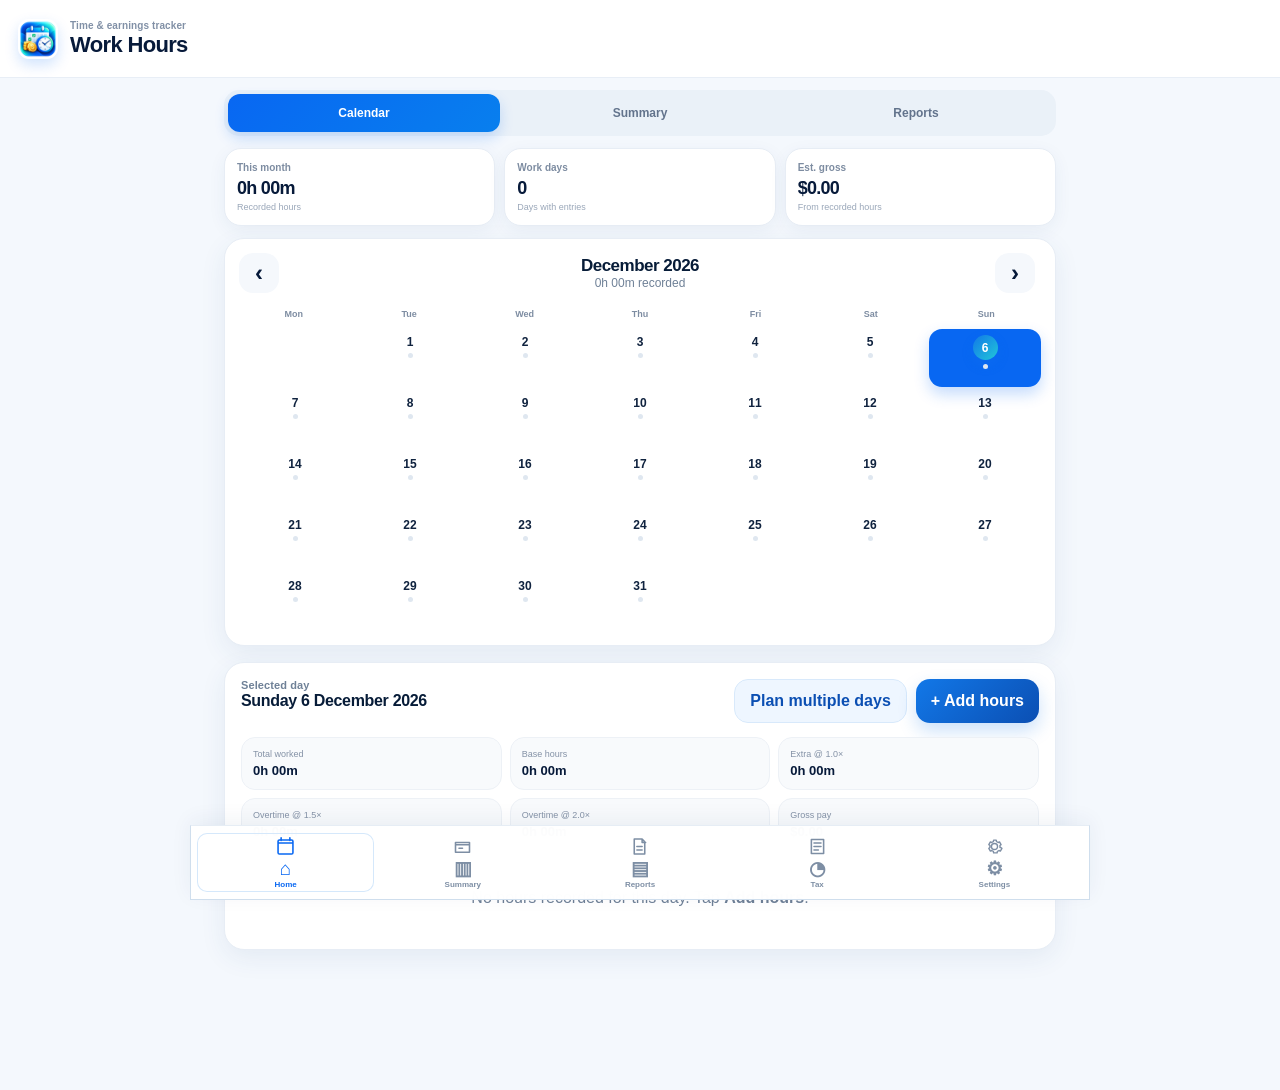
==== commit ddfe661f: "Add files via upload" ====
--- a/index.html
+++ b/index.html
@@ -7,10 +7,10 @@
   <meta name="apple-mobile-web-app-capable" content="yes">
   <meta name="apple-mobile-web-app-status-bar-style" content="black-translucent">
   <title>Work Hours</title>
-  <link rel="manifest" href="manifest.json?v=14">
+  <link rel="manifest" href="manifest.json?v=15">
   <link rel="icon" type="image/png" sizes="192x192" href="icons/work-hours-v14-192.png">
   <link rel="apple-touch-icon" sizes="180x180" href="icons/work-hours-v14-180.png">
-  <link rel="stylesheet" href="css/style.css?v=14">
+  <link rel="stylesheet" href="css/style.css?v=15">
 </head>
 <body>
 <header class="topbar">
@@ -56,7 +56,10 @@
         <div class="eyebrow dark">Selected day</div>
         <h2 id="selectedDateTitle">Select a date</h2>
       </div>
-      <button id="addHoursBtn" class="primary" disabled>+ Add hours</button>
+      <div class="selected-day-actions">
+        <button id="bulkHoursBtn" class="secondary">Plan multiple days</button>
+        <button id="addHoursBtn" class="primary" disabled>+ Add hours</button>
+      </div>
     </div>
 
     <div id="daySummary" class="day-summary hidden">
@@ -130,6 +133,56 @@
     </form>
   </dialog>
 
+
+  <dialog id="bulkEntryDialog">
+    <form id="bulkEntryForm" class="dialog-form">
+      <div>
+        <div class="eyebrow dark">Bulk work planner</div>
+        <h2>Plan multiple work days</h2>
+        <p class="small muted">Create the same standard work entry across a date range. Existing days are skipped automatically so nothing is overwritten.</p>
+      </div>
+
+      <div class="two-col">
+        <label>From date<input type="date" id="bulkStartDate" required></label>
+        <label>To date<input type="date" id="bulkEndDate" required></label>
+      </div>
+
+      <div class="bulk-weekdays-box">
+        <strong>Work days</strong>
+        <div class="bulk-weekdays">
+          <label><input type="checkbox" value="1" checked>Mon</label>
+          <label><input type="checkbox" value="2" checked>Tue</label>
+          <label><input type="checkbox" value="3" checked>Wed</label>
+          <label><input type="checkbox" value="4" checked>Thu</label>
+          <label><input type="checkbox" value="5" checked>Fri</label>
+          <label><input type="checkbox" value="6">Sat</label>
+          <label><input type="checkbox" value="0">Sun</label>
+        </div>
+      </div>
+
+      <div class="two-col">
+        <label>Start time<input type="time" id="bulkStartTime" value="07:00" required></label>
+        <label>Finish time<input type="time" id="bulkEndTime" value="15:30" required></label>
+      </div>
+
+      <label>Break minutes<input type="number" id="bulkBreak" min="0" step="1" value="30" required></label>
+      <label>Notes<textarea id="bulkNotes" rows="2" placeholder="Optional note for all planned days"></textarea></label>
+
+      <label class="check-row bulk-safe-option">
+        <input type="checkbox" id="bulkSkipExisting" checked disabled>
+        <span><strong>Skip dates that already contain work entries</strong><small>Existing entries will never be changed by this planner.</small></span>
+      </label>
+
+      <div id="bulkPreview" class="bulk-preview"></div>
+
+      <div class="dialog-actions">
+        <span class="spacer"></span>
+        <button type="button" id="cancelBulkBtn" class="ghost">Cancel</button>
+        <button type="submit" class="primary">Create work days</button>
+      </div>
+    </form>
+  </dialog>
+
   <nav class="bottom-nav app-bottom-nav">
     <a href="index.html" class="active"><span class="nav-glyph">⌂</span><span>Home</span></a>
     <a href="salary.html" class=""><span class="nav-glyph">▥</span><span>Summary</span></a>
@@ -139,7 +192,7 @@
   </nav>
 </main>
 
-<script src="js/db.js?v=14"></script>
-<script src="js/app.js?v=14"></script>
+<script src="js/db.js?v=15"></script>
+<script src="js/app.js?v=15"></script>
 </body>
 </html>
--- a/css/style.css
+++ b/css/style.css
@@ -893,3 +893,89 @@
   .pay-hero-card{display:block}
   .hero-pill{display:inline-block;margin-top:14px}
 }
+
+
+/* V15 — bulk work planner */
+.selected-day-actions{
+  display:flex;
+  gap:9px;
+  align-items:center;
+  justify-content:flex-end;
+  flex-wrap:wrap;
+}
+.bulk-weekdays-box{
+  display:grid;
+  gap:10px;
+  padding:14px;
+  border:1px solid #d9e6f2;
+  border-radius:16px;
+  background:linear-gradient(145deg,#f8fbff,#f1f7fd);
+}
+.bulk-weekdays{
+  display:grid;
+  grid-template-columns:repeat(7,minmax(0,1fr));
+  gap:7px;
+}
+.bulk-weekdays label{
+  display:flex;
+  align-items:center;
+  justify-content:center;
+  min-width:0;
+  padding:9px 4px;
+  border:1px solid var(--line);
+  border-radius:11px;
+  background:#fff;
+  color:var(--ink);
+  font-size:11px;
+  font-weight:800;
+  cursor:pointer;
+}
+.bulk-weekdays input{
+  width:15px;
+  height:15px;
+  margin:0 5px 0 0;
+  accent-color:var(--blue);
+}
+.bulk-safe-option{
+  padding:13px;
+  border:1px solid #d8e9fb;
+  border-radius:14px;
+  background:#f3f9ff;
+}
+.bulk-safe-option span{
+  display:grid;
+  gap:2px;
+}
+.bulk-safe-option small{
+  color:var(--muted);
+  font-weight:500;
+}
+.bulk-preview{
+  display:grid;
+  grid-template-columns:repeat(3,1fr);
+  gap:9px;
+}
+.bulk-preview>div{
+  padding:12px;
+  border:1px solid #e2ebf4;
+  border-radius:14px;
+  background:linear-gradient(145deg,#f8fbff,#f0f6fd);
+}
+.bulk-preview span{
+  display:block;
+  color:var(--muted);
+  font-size:11px;
+}
+.bulk-preview strong{
+  display:block;
+  margin-top:4px;
+  color:var(--ink-strong);
+  font-size:15px;
+}
+@media(max-width:560px){
+  .selected-day-card .section-head{align-items:flex-start}
+  .selected-day-actions{width:100%;justify-content:stretch}
+  .selected-day-actions button{flex:1 1 140px}
+  .bulk-weekdays{grid-template-columns:repeat(4,1fr)}
+  .bulk-preview{grid-template-columns:1fr}
+}
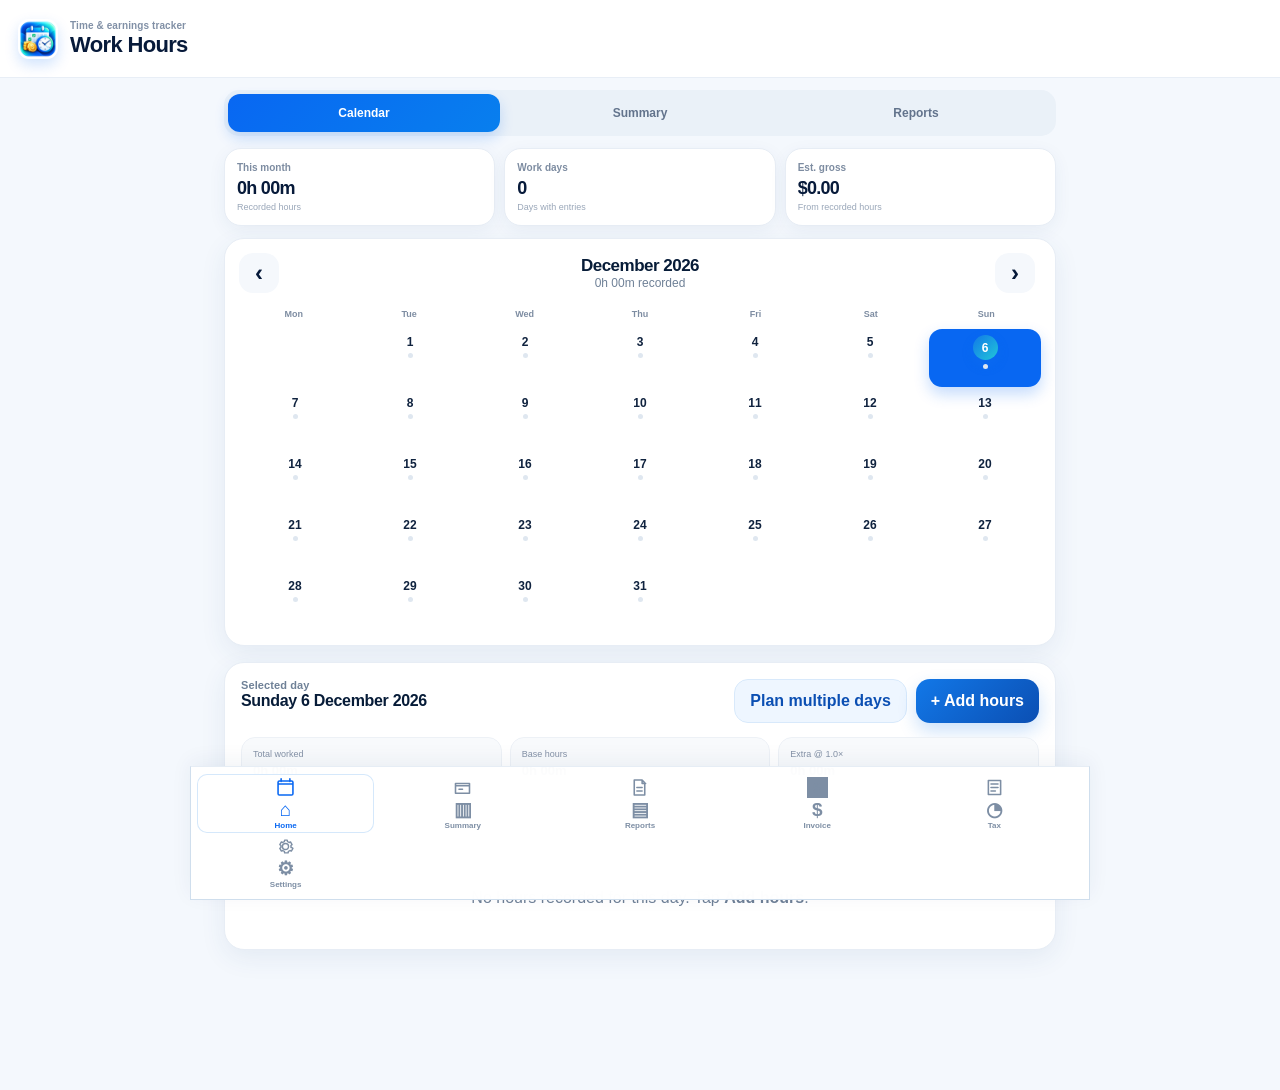
==== commit a9173e12: "Add files via upload" ====
--- a/index.html
+++ b/index.html
@@ -7,10 +7,10 @@
   <meta name="apple-mobile-web-app-capable" content="yes">
   <meta name="apple-mobile-web-app-status-bar-style" content="black-translucent">
   <title>Work Hours</title>
-  <link rel="manifest" href="manifest.json?v=15">
+  <link rel="manifest" href="manifest.json?v=16">
   <link rel="icon" type="image/png" sizes="192x192" href="icons/work-hours-v14-192.png">
   <link rel="apple-touch-icon" sizes="180x180" href="icons/work-hours-v14-180.png">
-  <link rel="stylesheet" href="css/style.css?v=15">
+  <link rel="stylesheet" href="css/style.css?v=16">
 </head>
 <body>
 <header class="topbar">
@@ -187,12 +187,13 @@
     <a href="index.html" class="active"><span class="nav-glyph">⌂</span><span>Home</span></a>
     <a href="salary.html" class=""><span class="nav-glyph">▥</span><span>Summary</span></a>
     <a href="timesheets.html" class=""><span class="nav-glyph">▤</span><span>Reports</span></a>
+    <a href="invoice.html" class=""><span class="nav-glyph">$</span><span>Invoice</span></a>
     <a href="tax-year.html" class=""><span class="nav-glyph">◔</span><span>Tax</span></a>
     <a href="settings.html" class=""><span class="nav-glyph">⚙</span><span>Settings</span></a>
   </nav>
 </main>
 
-<script src="js/db.js?v=15"></script>
-<script src="js/app.js?v=15"></script>
+<script src="js/db.js?v=16"></script>
+<script src="js/app.js?v=16"></script>
 </body>
 </html>
--- a/css/style.css
+++ b/css/style.css
@@ -979,3 +979,82 @@
   .bulk-weekdays{grid-template-columns:repeat(4,1fr)}
   .bulk-preview{grid-template-columns:1fr}
 }
+
+
+/* V16 — Invoice */
+.invoice-page{max-width:980px}
+.invoice-control-grid{display:grid;grid-template-columns:repeat(2,minmax(0,1fr));gap:12px}
+.invoice-actions{display:flex;justify-content:flex-end;gap:10px;flex-wrap:wrap;margin-top:16px}
+.invoice-settings-link{text-decoration:none;display:inline-flex;align-items:center;justify-content:center}
+.invoice-document{
+  background:#fff;
+  border:1px solid #dbe5ef;
+  border-radius:24px;
+  padding:34px;
+  box-shadow:var(--shadow);
+  color:#14243a;
+}
+.invoice-doc-head{display:flex;justify-content:space-between;gap:28px;padding-bottom:24px;border-bottom:2px solid #e7eef6}
+.invoice-brand{display:flex;gap:15px;align-items:center}
+.invoice-brand img{width:58px;height:58px;border-radius:16px;box-shadow:0 8px 20px rgba(18,120,232,.16)}
+.invoice-brand h2{margin:4px 0 2px;font-size:23px;letter-spacing:-.03em;color:#0b2648}
+.invoice-doc-label{font-size:10px;font-weight:900;letter-spacing:.13em;color:var(--blue-strong)}
+.invoice-muted{font-size:12px;color:#73869b}
+.invoice-meta{display:grid;gap:10px;min-width:190px}
+.invoice-meta div{display:flex;justify-content:space-between;gap:18px}
+.invoice-meta span,.invoice-caption{font-size:10px;font-weight:850;letter-spacing:.08em;color:#8393a6;text-transform:uppercase}
+.invoice-meta strong{font-size:13px;color:#183352}
+.invoice-parties{display:grid;grid-template-columns:1fr 1fr;gap:36px;padding:26px 0}
+.invoice-parties>div{display:grid;gap:5px;font-size:12px;line-height:1.45;color:#536b84}
+.invoice-parties strong{font-size:16px;color:#112c4d}
+.invoice-period-band{display:grid;grid-template-columns:2fr 1fr 1fr;gap:12px;padding:16px;border-radius:16px;background:#f1f7fd;border:1px solid #deebf7;margin-bottom:24px}
+.invoice-period-band div{display:grid;gap:3px}
+.invoice-period-band span{font-size:10px;color:#788ca3;font-weight:750}
+.invoice-period-band strong{font-size:14px;color:#13385f}
+.invoice-table-wrap{overflow-x:auto}
+.invoice-table{width:100%;border-collapse:collapse;font-size:13px}
+.invoice-table th{padding:11px 10px;text-align:left;background:#0c5db9;color:#fff;font-size:11px}
+.invoice-table th:first-child{border-radius:10px 0 0 10px}
+.invoice-table th:last-child{border-radius:0 10px 10px 0}
+.invoice-table td{padding:13px 10px;border-bottom:1px solid #e8eef5;color:#35506d}
+.invoice-table .money{text-align:right}
+.invoice-totals{width:min(100%,390px);margin:24px 0 0 auto;display:grid}
+.invoice-totals>div{display:flex;justify-content:space-between;gap:20px;padding:9px 4px;border-bottom:1px solid #edf2f7}
+.invoice-totals span{color:#61778f}
+.invoice-totals strong{color:#173759}
+.invoice-total-final{margin-top:5px;padding:14px!important;border:0!important;border-radius:13px;background:#eaf4ff;font-size:18px;font-weight:900}
+.invoice-total-final strong{color:#075cb7}
+.invoice-notes{display:grid;gap:6px;margin-top:26px;padding:14px;border-radius:13px;background:#f8fafc;color:#687d92;font-size:11px;line-height:1.5}
+.invoice-footer{text-align:center;color:#91a0af;font-size:10px;margin-top:28px;padding-top:16px;border-top:1px solid #edf2f7}
+.invoice-settings-card{scroll-margin-top:110px}
+.invoice-settings-group{display:grid;gap:12px;padding:16px;border:1px solid var(--line);border-radius:16px;background:#f8fbff}
+.invoice-settings-group h3{margin:0;color:var(--ink-strong);font-size:16px}
+
+.bottom-nav a[href="invoice.html"]::before{
+  content:"$";
+  display:grid;
+  place-items:center;
+  font-size:15px;
+  font-weight:900;
+}
+
+@media(max-width:620px){
+  .invoice-control-grid{grid-template-columns:1fr}
+  .invoice-document{padding:22px 16px;border-radius:19px}
+  .invoice-doc-head{display:grid;gap:18px}
+  .invoice-meta{min-width:0}
+  .invoice-parties{grid-template-columns:1fr;gap:20px}
+  .invoice-period-band{grid-template-columns:1fr 1fr}
+  .invoice-period-band>div:first-child{grid-column:1/-1}
+  .invoice-brand img{width:48px;height:48px}
+  .invoice-brand h2{font-size:20px}
+}
+@media print{
+  @page{size:A4;margin:12mm}
+  body{background:#fff!important;padding:0!important}
+  .topbar,.no-print,.bottom-nav{display:none!important}
+  .container.invoice-page{max-width:none;padding:0;margin:0}
+  .invoice-document{border:0;box-shadow:none;border-radius:0;padding:0}
+  .invoice-table th{-webkit-print-color-adjust:exact;print-color-adjust:exact;background:#0c5db9!important;color:#fff!important}
+  .invoice-period-band,.invoice-total-final{-webkit-print-color-adjust:exact;print-color-adjust:exact}
+}
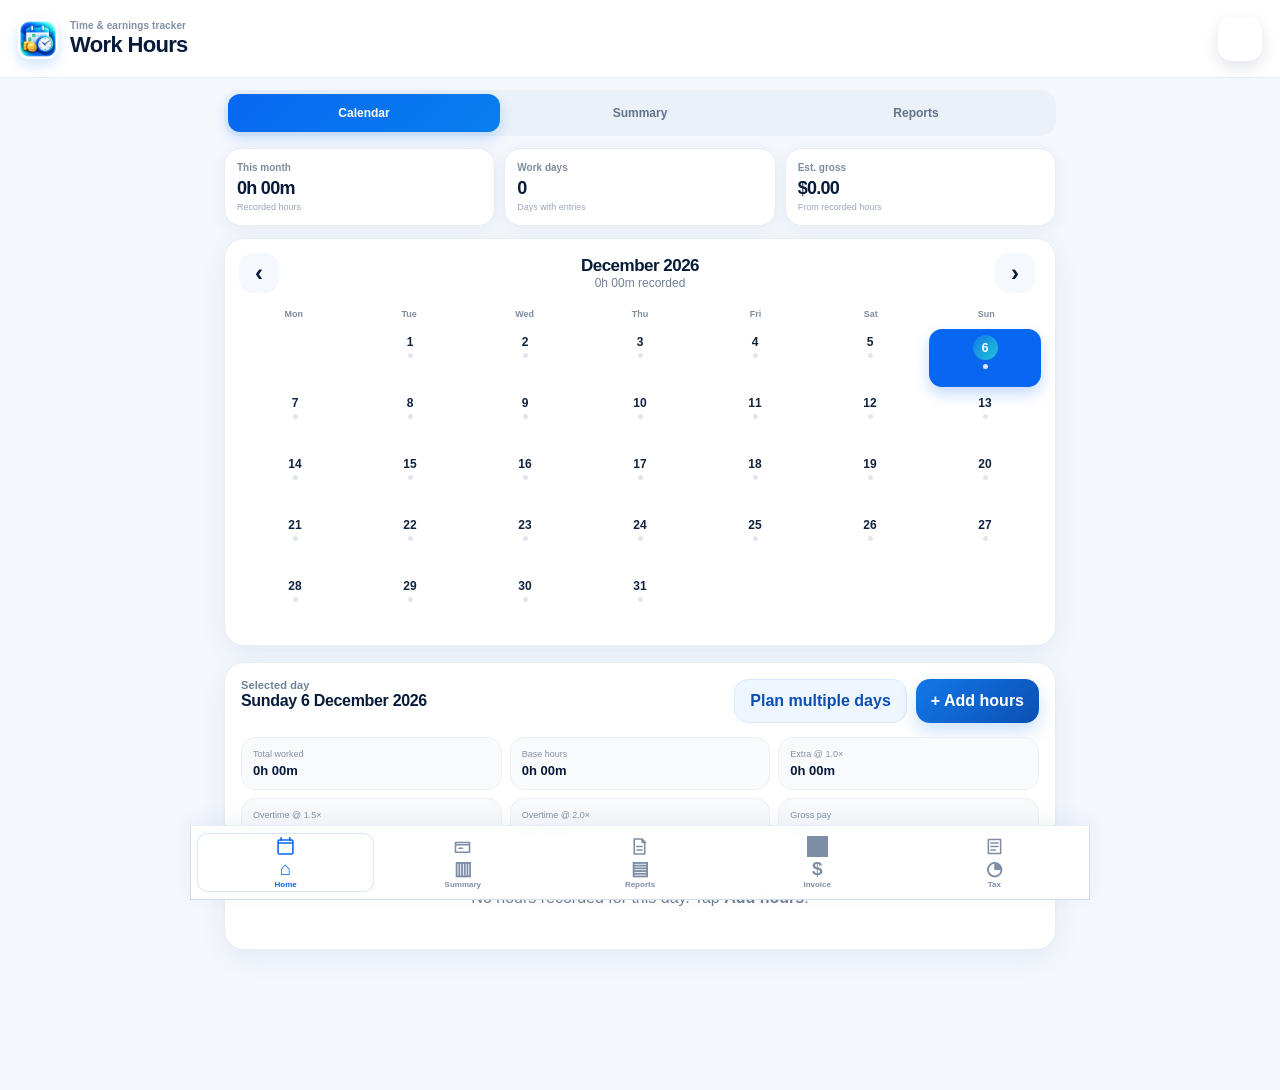
==== commit ade8beae: "Add files via upload" ====
--- a/index.html
+++ b/index.html
@@ -7,10 +7,10 @@
   <meta name="apple-mobile-web-app-capable" content="yes">
   <meta name="apple-mobile-web-app-status-bar-style" content="black-translucent">
   <title>Work Hours</title>
-  <link rel="manifest" href="manifest.json?v=16">
+  <link rel="manifest" href="manifest.json?v=17">
   <link rel="icon" type="image/png" sizes="192x192" href="icons/work-hours-v14-192.png">
   <link rel="apple-touch-icon" sizes="180x180" href="icons/work-hours-v14-180.png">
-  <link rel="stylesheet" href="css/style.css?v=16">
+  <link rel="stylesheet" href="css/style.css?v=17">
 </head>
 <body>
 <header class="topbar">
@@ -19,6 +19,7 @@
     <h1>Work Hours</h1>
   </div>
   <button id="installBtn" class="ghost hidden">Install</button>
+  <a class="top-settings-btn" href="settings.html" aria-label="Settings" title="Settings">⚙</a>
 </header>
 
 <main class="container">
@@ -189,11 +190,10 @@
     <a href="timesheets.html" class=""><span class="nav-glyph">▤</span><span>Reports</span></a>
     <a href="invoice.html" class=""><span class="nav-glyph">$</span><span>Invoice</span></a>
     <a href="tax-year.html" class=""><span class="nav-glyph">◔</span><span>Tax</span></a>
-    <a href="settings.html" class=""><span class="nav-glyph">⚙</span><span>Settings</span></a>
   </nav>
 </main>
 
-<script src="js/db.js?v=16"></script>
-<script src="js/app.js?v=16"></script>
+<script src="js/db.js?v=17"></script>
+<script src="js/app.js?v=17"></script>
 </body>
 </html>
--- a/css/style.css
+++ b/css/style.css
@@ -1058,3 +1058,28 @@
   .invoice-table th{-webkit-print-color-adjust:exact;print-color-adjust:exact;background:#0c5db9!important;color:#fff!important}
   .invoice-period-band,.invoice-total-final{-webkit-print-color-adjust:exact;print-color-adjust:exact}
 }
+
+
+/* V17 — settings moved to top-right */
+.top-settings-btn{
+  flex:0 0 auto;
+  display:grid;
+  place-items:center;
+  width:44px;
+  height:44px;
+  border:1px solid rgba(255,255,255,.28);
+  border-radius:14px;
+  background:rgba(255,255,255,.12);
+  color:#fff;
+  text-decoration:none;
+  font-size:20px;
+  line-height:1;
+  backdrop-filter:blur(10px);
+  box-shadow:0 6px 16px rgba(0,28,70,.12);
+  transition:transform var(--ease),background var(--ease),border-color var(--ease);
+}
+.top-settings-btn:hover{
+  background:rgba(255,255,255,.18);
+  border-color:rgba(255,255,255,.38);
+}
+.top-settings-btn:active{transform:scale(.96)}
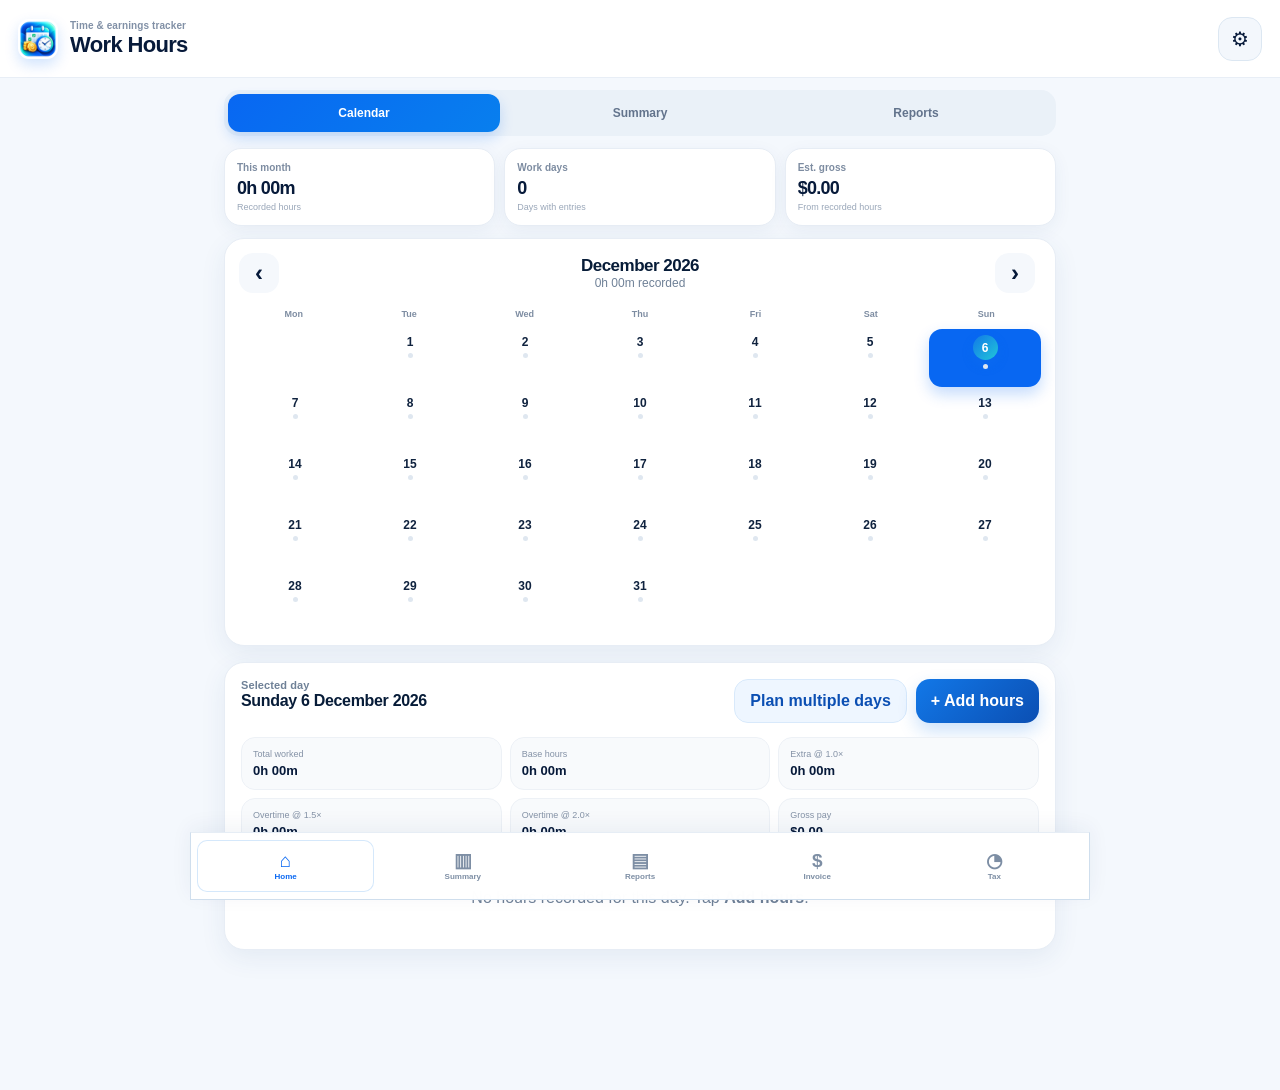
==== commit db81eba7: "Add files via upload" ====
--- a/index.html
+++ b/index.html
@@ -7,10 +7,10 @@
   <meta name="apple-mobile-web-app-capable" content="yes">
   <meta name="apple-mobile-web-app-status-bar-style" content="black-translucent">
   <title>Work Hours</title>
-  <link rel="manifest" href="manifest.json?v=17">
+  <link rel="manifest" href="manifest.json?v=18">
   <link rel="icon" type="image/png" sizes="192x192" href="icons/work-hours-v14-192.png">
   <link rel="apple-touch-icon" sizes="180x180" href="icons/work-hours-v14-180.png">
-  <link rel="stylesheet" href="css/style.css?v=17">
+  <link rel="stylesheet" href="css/style.css?v=18">
 </head>
 <body>
 <header class="topbar">
@@ -193,7 +193,7 @@
   </nav>
 </main>
 
-<script src="js/db.js?v=17"></script>
-<script src="js/app.js?v=17"></script>
+<script src="js/db.js?v=18"></script>
+<script src="js/app.js?v=18"></script>
 </body>
 </html>
--- a/css/style.css
+++ b/css/style.css
@@ -1083,3 +1083,37 @@
   border-color:rgba(255,255,255,.38);
 }
 .top-settings-btn:active{transform:scale(.96)}
+
+
+/* V18 — icon cleanup */
+.app-bottom-nav a::before,
+.bottom-nav a::before,
+.bottom-nav a[href="invoice.html"]::before{
+  content:none !important;
+  display:none !important;
+  width:0 !important;
+  height:0 !important;
+  mask:none !important;
+  -webkit-mask:none !important;
+  background:none !important;
+}
+
+.nav-glyph{
+  display:block;
+  font-size:19px;
+  line-height:1;
+  font-weight:650;
+  color:currentColor;
+}
+
+.top-settings-btn{
+  color:var(--v14-navy) !important;
+  background:#f3f7fc !important;
+  border-color:#dce7f2 !important;
+  box-shadow:none !important;
+}
+.top-settings-btn:hover{
+  color:var(--v14-blue) !important;
+  background:#eaf3ff !important;
+  border-color:#c9ddf4 !important;
+}
